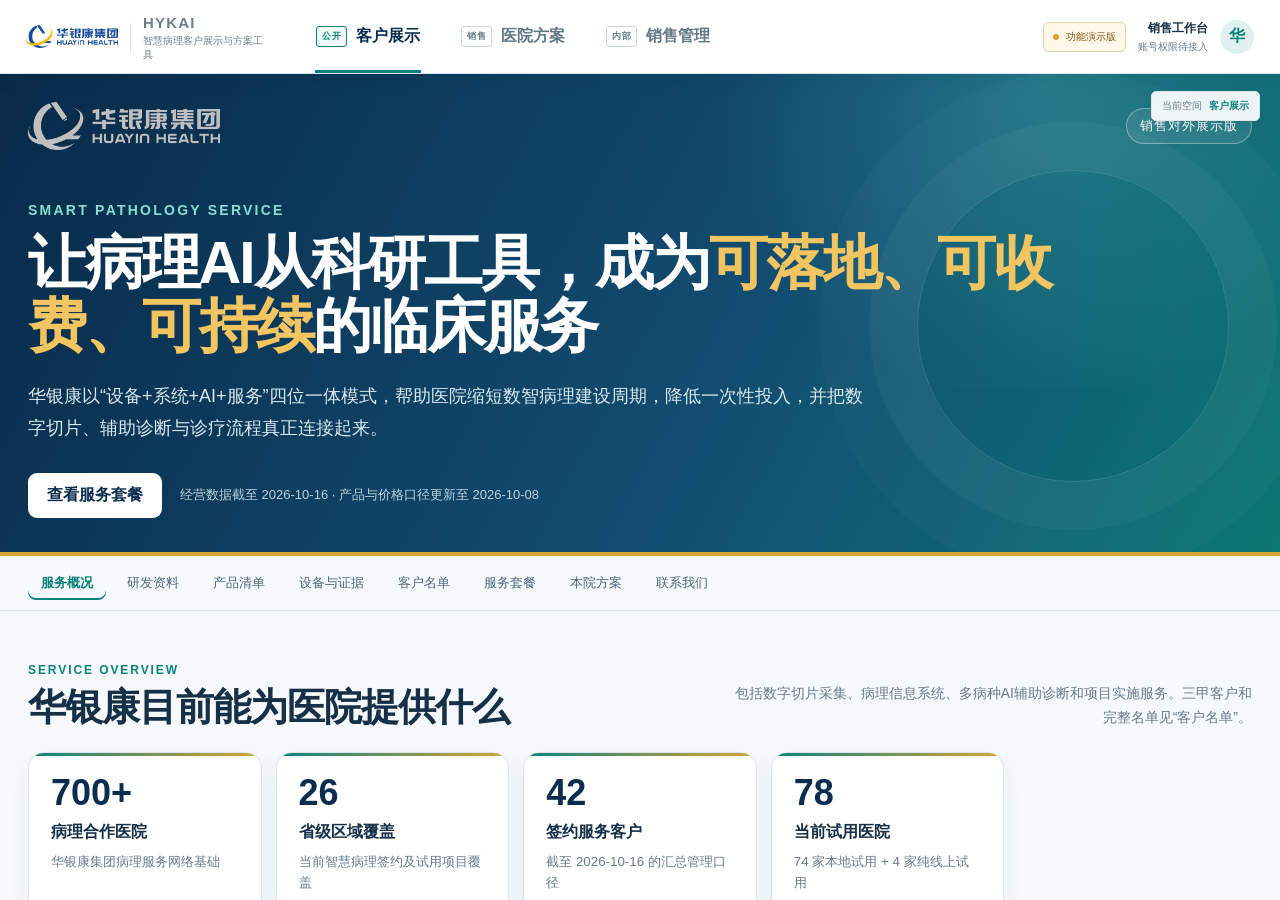
==== index.html @ e4665edf "Update index.html via hykai-deploy" ====
<!doctype html>
<html lang="zh-CN">
<head>
  <meta charset="utf-8">
  <meta name="viewport" content="width=device-width,initial-scale=1">
  <meta name="robots" content="noindex,nofollow,noarchive">
  <title>HYKAI · 客户展示与医院方案工具</title>
  <meta name="description" content="HYKAI智慧病理客户展示、医院方案、可行性报告和销售管理平台。经营数据截至2026-10-16。">
  <script>document.documentElement.classList.add('access-pending')</script>
  <link rel="stylesheet" href="assets/access-control.css">
  <script src="assets/access-control.js" defer></script>
  <link rel="stylesheet" href="assets/portal.css">
</head>
<body>
  <!-- 线上融合版：客户展示、医院方案与销售管理采用同一门户，后台账号权限仍待正式开发。 -->
  <div class="portal">
    <header class="portal-header">
      <a class="portal-brand" href="#public"><img src="assets/huayin-logo-color.png" alt="华银康集团"><span class="brand-line"></span><span><b>HYKAI</b><span>智慧病理客户展示与方案工具</span></span></a>
      <nav class="portal-nav" aria-label="统一门户导航">
        <button class="portal-tab public active" data-portal="public"><i>公开</i>客户展示</button>
        <button class="portal-tab" data-portal="sales"><i>销售</i>医院方案</button>
        <button class="portal-tab" data-portal="admin"><i>内部</i>销售管理</button>
      </nav>
      <div class="portal-account"><span class="prototype">功能演示版</span><div class="account-copy"><b>销售工作台</b><span>账号权限待接入</span></div><span class="avatar">华</span></div>
    </header>
    <main class="portal-main">
      <div class="portal-context"><span>当前空间</span><b id="contextTitle">对外客户展示</b></div>
      <div class="loading" id="portalLoading"><div><b>HYKAI</b><span>正在打开页面</span></div></div>
      <iframe class="portal-frame active" data-frame="public" title="客户展示" data-src="public.html?embed=1"></iframe>
      <iframe class="portal-frame" data-frame="sales" title="医院方案工具" data-src="solution.html?embed=1"></iframe>
      <iframe class="portal-frame" data-frame="admin" title="销售管理" data-src="admin.html?embed=1"></iframe>
    </main>
  </div>
  <script src="assets/portal.js"></script>
</body>
</html>
---- assets/portal.css ----
:root{--navy:#0b2e4f;--teal:#0d817c;--gold:#d9a53b;--ink:#153047;--muted:#6b7f8b;--line:#dbe6ec;--paper:#f5f9fb;--white:#fff}
*{box-sizing:border-box}html,body{margin:0;height:100%;overflow:hidden;font-family:"PingFang SC","Microsoft YaHei",sans-serif;color:var(--ink);background:var(--paper)}button{font:inherit}.portal{height:100%;display:grid;grid-template-rows:74px minmax(0,1fr)}
.portal-header{position:relative;z-index:20;display:grid;grid-template-columns:245px 1fr auto;align-items:center;gap:26px;padding:0 26px;background:#fff;border-bottom:1px solid var(--line);box-shadow:0 5px 20px rgba(11,46,79,.06)}
.portal-brand{display:flex;align-items:center;gap:12px;text-decoration:none;color:var(--ink)}.portal-brand img{width:92px;height:32px;object-fit:contain}.brand-line{width:1px;height:30px;background:var(--line)}.portal-brand b{display:block;letter-spacing:.08em;font-size:15px}.portal-brand span{display:block;font-size:10px;color:var(--muted);margin-top:3px}
.portal-nav{height:100%;display:flex;align-items:stretch;gap:3px}.portal-tab{position:relative;border:0;background:transparent;color:#627987;padding:0 19px;display:flex;align-items:center;gap:9px;font-weight:650}.portal-tab:hover{background:#f5f9f9;color:var(--navy)}.portal-tab.active{color:var(--navy)}.portal-tab.active:after{content:"";position:absolute;left:18px;right:18px;bottom:0;height:3px;background:var(--teal)}.portal-tab i{font-style:normal;font-size:9px;font-weight:700;letter-spacing:.06em;padding:3px 5px;border:1px solid #c8d9df;color:#69808b;border-radius:3px}.portal-tab.public i{border-color:#b8ddd5;color:#08736c;background:#eff9f7}.portal-tab.active i{border-color:var(--teal);color:var(--teal)}
.portal-account{display:flex;align-items:center;gap:12px}.prototype{display:flex;align-items:center;gap:7px;padding:7px 9px;border:1px solid #ead4aa;background:#fff8e9;color:#865817;border-radius:5px;font-size:10px}.prototype:before{content:"";width:6px;height:6px;border-radius:50%;background:var(--gold)}.account-copy{text-align:right}.account-copy b{display:block;font-size:12px}.account-copy span{display:block;color:var(--muted);font-size:10px;margin-top:3px}.avatar{width:34px;height:34px;border-radius:50%;display:grid;place-items:center;background:#dff2ee;color:var(--teal);font-weight:800}
.portal-main{position:relative;min-height:0}.portal-context{position:absolute;right:20px;top:17px;z-index:10;display:flex;align-items:center;gap:7px;padding:7px 10px;background:rgba(255,255,255,.92);border:1px solid var(--line);box-shadow:0 8px 22px rgba(11,46,79,.08);backdrop-filter:blur(10px);font-size:10px;color:var(--muted);border-radius:5px;pointer-events:none}.portal-context b{color:var(--teal)}
.portal-frame{display:none;width:100%;height:100%;border:0;background:#fff}.portal-frame.active{display:block}.loading{position:absolute;inset:0;display:grid;place-items:center;background:var(--paper);z-index:5;transition:opacity .25s}.loading.hide{opacity:0;pointer-events:none}.loading div{text-align:center}.loading b{display:block;font-family:"Songti SC",serif;font-size:22px}.loading span{display:block;margin-top:8px;color:var(--muted);font-size:11px}
@media(max-width:900px){.portal{height:100dvh;grid-template-rows:auto minmax(0,1fr)}.portal-header{grid-template-columns:1fr auto;padding:10px 12px 0;gap:8px}.portal-brand img{width:80px}.brand-line,.portal-brand span,.account-copy,.prototype{display:none}.portal-nav{grid-column:1/-1;order:3;height:48px;width:100%;display:grid;grid-template-columns:repeat(3,minmax(0,1fr));overflow:visible;border-top:1px solid var(--line)}.portal-tab{justify-content:center;white-space:normal;text-align:center;padding:0 4px;font-size:11px;line-height:1.15;min-width:0}.portal-tab i{display:none}.portal-tab.active:after{left:5px;right:5px}.portal-account{grid-column:2}.portal-context{display:none}}
@media(max-width:380px){.portal-tab{font-size:10px;padding:0 2px}.portal-header{padding-left:10px;padding-right:10px}}
@media print{.portal-header,.portal-context{display:none}.portal{display:block}.portal-main,.portal-frame.active{height:auto;min-height:100vh}}
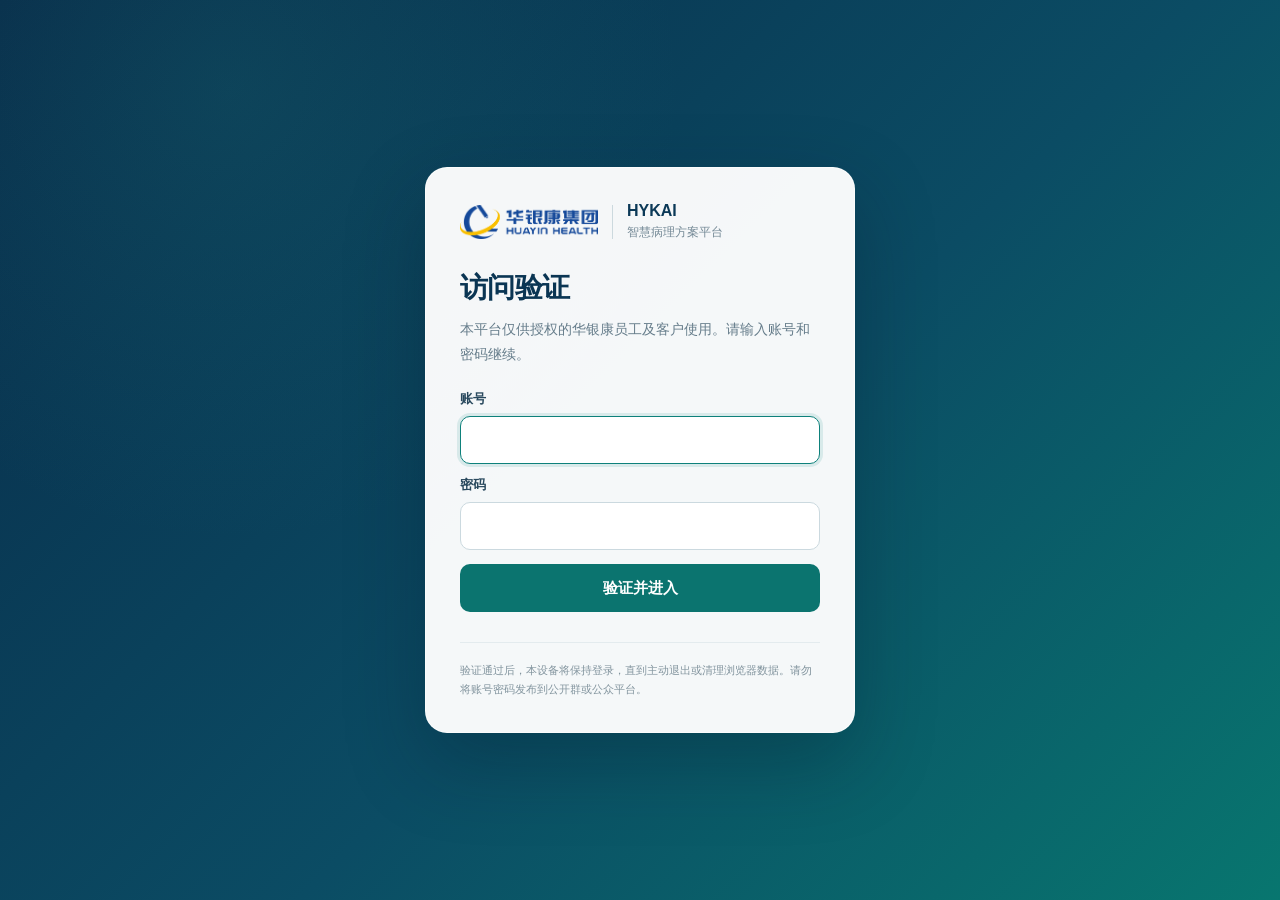
==== commit 85727fa1: "Update index.html via hykai-deploy" ====
--- a/index.html
+++ b/index.html
@@ -26,7 +26,7 @@
     <main class="portal-main">
       <div class="portal-context"><span>当前空间</span><b id="contextTitle">对外客户展示</b></div>
       <div class="loading" id="portalLoading"><div><b>HYKAI</b><span>正在打开页面</span></div></div>
-      <iframe class="portal-frame active" data-frame="public" title="客户展示" data-src="public.html?embed=1"></iframe>
+      <iframe class="portal-frame active" data-frame="public" title="客户展示" data-src="public.html?embed=1&amp;v=20261019-performance"></iframe>
       <iframe class="portal-frame" data-frame="sales" title="医院方案工具" data-src="solution.html?embed=1"></iframe>
       <iframe class="portal-frame" data-frame="admin" title="销售管理" data-src="admin.html?embed=1"></iframe>
     </main>
--- a/assets/access-control.css
+++ b/assets/access-control.css
@@ -0,0 +1,12 @@
+html.access-pending body{opacity:0!important}
+html.access-locked body{margin:0;min-height:100vh;background:#f3f7f8;opacity:1!important}
+html.access-locked body>:not(#hykai-access-gate){display:none!important}
+#hykai-access-gate{visibility:visible!important;position:fixed;inset:0;z-index:2147483647;display:grid;place-items:center;padding:24px;background:radial-gradient(circle at 18% 10%,rgba(34,139,134,.18),transparent 34%),linear-gradient(135deg,#082b49 0%,#0b4c64 55%,#08766f 100%);font-family:"PingFang SC","Microsoft YaHei",Arial,sans-serif;color:#163047}
+.hykai-access-card{width:min(430px,100%);padding:34px;border:1px solid rgba(255,255,255,.65);border-radius:22px;background:rgba(255,255,255,.96);box-shadow:0 30px 80px rgba(0,21,36,.28)}
+.hykai-access-brand{display:flex;align-items:center;gap:14px;margin-bottom:28px}.hykai-access-brand img{width:138px;height:auto}.hykai-access-brand span{height:34px;width:1px;background:#ccd9de}.hykai-access-brand b{display:block;color:#0b3957;font-size:16px}.hykai-access-brand small{display:block;margin-top:4px;color:#738895;font-size:12px}
+.hykai-access-card h1{margin:0 0 10px;color:#0a3553;font-size:28px;letter-spacing:-.02em}.hykai-access-card p{margin:0 0 24px;color:#667d8b;font-size:14px;line-height:1.75}
+.hykai-access-field{display:block}.hykai-access-field span{display:block;margin-bottom:8px;color:#28485d;font-size:13px;font-weight:700}.hykai-access-field input{width:100%;height:48px;border:1px solid #cbd9df;border-radius:10px;padding:0 13px;background:#fff;color:#132f42;font:600 16px Arial,sans-serif;letter-spacing:.06em;outline:none}.hykai-access-field input:focus{border-color:#0e817b;box-shadow:0 0 0 3px rgba(14,129,123,.12)}
+.hykai-access-submit{width:100%;height:48px;margin-top:14px;border:0;border-radius:10px;background:#0b746f;color:#fff;font-size:15px;font-weight:700;cursor:pointer}.hykai-access-submit:hover{background:#085f5b}.hykai-access-submit:disabled{opacity:.65;cursor:wait}
+.hykai-access-error{min-height:20px;margin:10px 0 0!important;color:#b53a33!important;font-size:13px!important}.hykai-access-foot{padding-top:18px;border-top:1px solid #e3ebee;color:#82949e;font-size:11px;line-height:1.65}
+.hykai-access-signout{position:fixed;right:14px;bottom:14px;z-index:2147483000;border:1px solid rgba(11,57,87,.18);border-radius:999px;padding:7px 11px;background:rgba(255,255,255,.9);color:#607581;font:12px "PingFang SC","Microsoft YaHei",sans-serif;box-shadow:0 5px 18px rgba(13,48,70,.12);cursor:pointer}.hykai-access-signout:hover{color:#0b746f;border-color:#0b746f}
+@media(max-width:520px){#hykai-access-gate{padding:16px}.hykai-access-card{padding:26px 22px;border-radius:18px}.hykai-access-card h1{font-size:24px}.hykai-access-brand img{width:124px}}
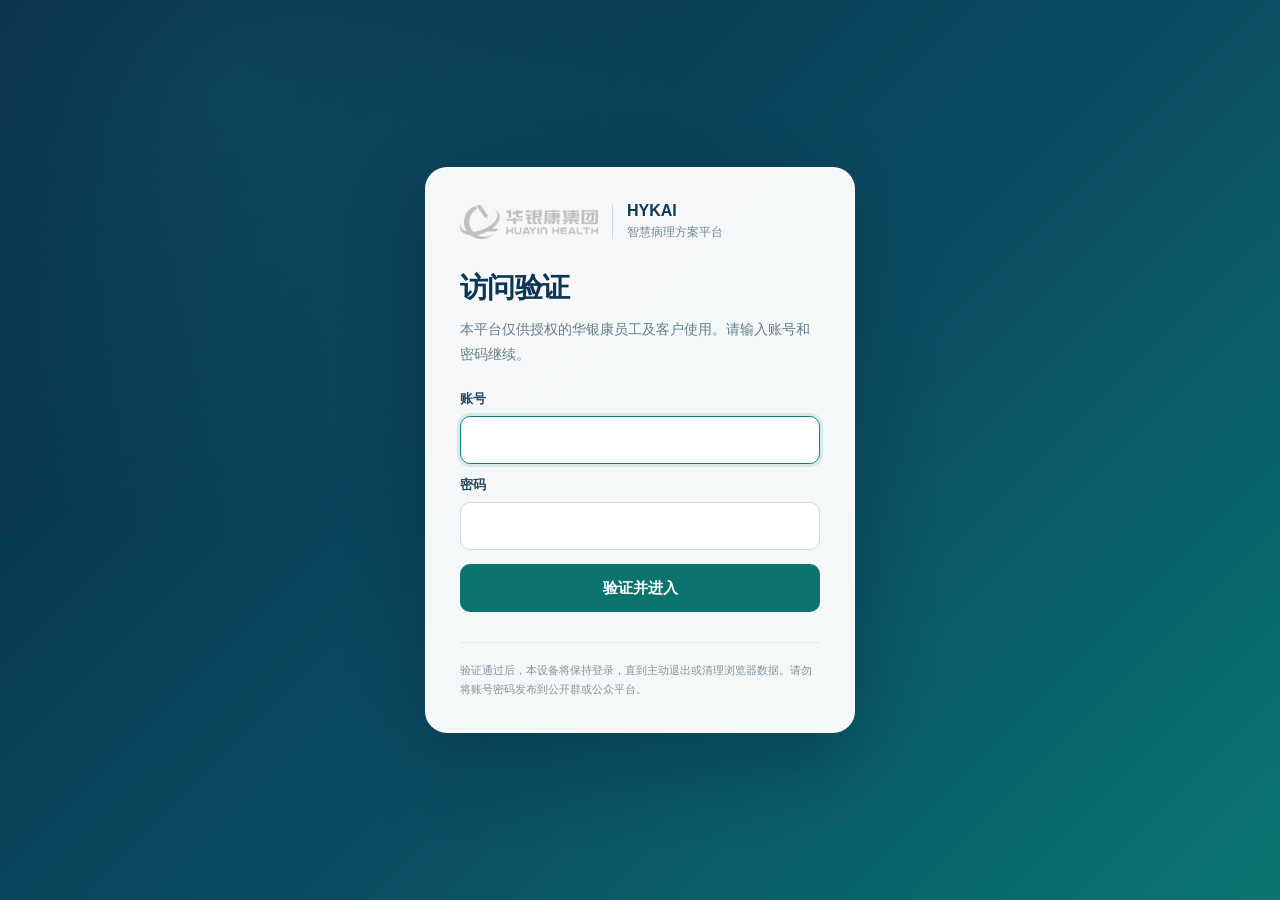
==== commit 9ca7ed63: "Update index.html via hykai-deploy" ====
--- a/index.html
+++ b/index.html
@@ -8,14 +8,15 @@
   <meta name="description" content="HYKAI智慧病理客户展示、医院方案、可行性报告和销售管理平台。经营数据截至2026-10-16。">
   <script>document.documentElement.classList.add('access-pending')</script>
   <link rel="stylesheet" href="assets/access-control.css">
-  <script src="assets/access-control.js" defer></script>
+  <script src="assets/access-control.js?v=20261019-performance" defer></script>
   <link rel="stylesheet" href="assets/portal.css">
+  <link rel="prefetch" href="public.html?embed=1&amp;v=20261019-package3fix">
 </head>
 <body>
   <!-- 线上融合版：客户展示、医院方案与销售管理采用同一门户，后台账号权限仍待正式开发。 -->
   <div class="portal">
     <header class="portal-header">
-      <a class="portal-brand" href="#public"><img src="assets/huayin-logo-color.png" alt="华银康集团"><span class="brand-line"></span><span><b>HYKAI</b><span>智慧病理客户展示与方案工具</span></span></a>
+      <a class="portal-brand" href="#public"><img src="assets/public-logo.png" alt="华银康集团"><span class="brand-line"></span><span><b>HYKAI</b><span>智慧病理客户展示与方案工具</span></span></a>
       <nav class="portal-nav" aria-label="统一门户导航">
         <button class="portal-tab public active" data-portal="public"><i>公开</i>客户展示</button>
         <button class="portal-tab" data-portal="sales"><i>销售</i>医院方案</button>
@@ -26,7 +27,7 @@
     <main class="portal-main">
       <div class="portal-context"><span>当前空间</span><b id="contextTitle">对外客户展示</b></div>
       <div class="loading" id="portalLoading"><div><b>HYKAI</b><span>正在打开页面</span></div></div>
-      <iframe class="portal-frame active" data-frame="public" title="客户展示" data-src="public.html?embed=1&amp;v=20261019-performance"></iframe>
+      <iframe class="portal-frame active" data-frame="public" title="客户展示" data-src="public.html?embed=1&amp;v=20261019-package3fix"></iframe>
       <iframe class="portal-frame" data-frame="sales" title="医院方案工具" data-src="solution.html?embed=1"></iframe>
       <iframe class="portal-frame" data-frame="admin" title="销售管理" data-src="admin.html?embed=1"></iframe>
     </main>
